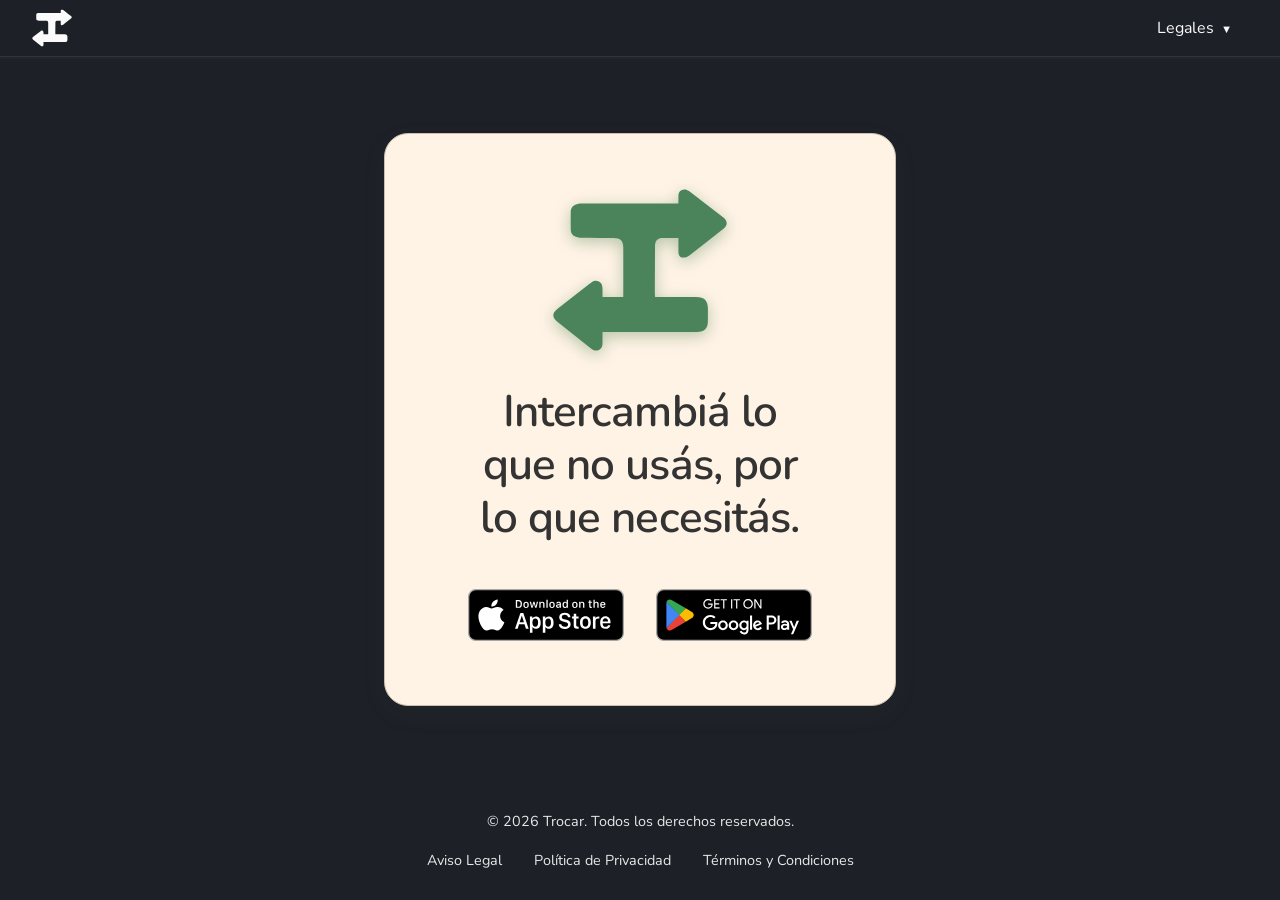
==== index.html @ 061ebcfd "feat: update title" ====
<!DOCTYPE html>
<html lang="es">

<head>
  <meta charset="UTF-8">
  <meta name="viewport" content="width=device-width, initial-scale=1.0">
  <title>Trocar — Comunidad de intercambios</title>
  <link rel="icon" type="image/png" href="assets/favicon.png">
  <link rel="stylesheet" href="css/theme.css">
  <link rel="stylesheet" href="css/index.css">
  <script defer src="js/logo.js"></script>
  <script defer src="js/navbar.js"></script>
  <script defer src="js/footer.js"></script>
</head>

<body>
  <nav class="navbar" data-navbar></nav>

  <main class="main-content">
    <div class="hero-card">
      <div class="hero">
        <div class="logo-container" data-logo data-color="var(--color-primary-400)"></div>
        <h1 class="hero-title">Intercambiá lo que no usás, por lo que necesitás.</h1>
        <div class="store-buttons">
          <a href="https://apps.apple.com/us/app/trocar/id6759064125" aria-label="Download on the App Store">
            <img src="assets/app-store-dark.svg" alt="Download on the App Store" class="store-badge">
          </a>
          <a href="https://play.google.com/store/apps/details?id=com.trocar.app" aria-label="Get it on Google Play">
            <img src="assets/play-store-dark.svg" alt="Get it on Google Play" class="store-badge">
          </a>
        </div>
      </div>
    </div>
  </main>

  <footer class="footer" data-footer></footer>
</body>

</html>
---- css/theme.css ----
@font-face {
  font-family: "Nunito";
  src: url("../assets/fonts/Nunito/Nunito-VariableFont_wght.ttf") format("truetype");
  font-weight: 200 1000;
  font-style: normal;
  font-display: swap;
}

@font-face {
  font-family: "Nunito";
  src: url("../assets/fonts/Nunito/Nunito-Italic-VariableFont_wght.ttf") format("truetype");
  font-weight: 200 1000;
  font-style: italic;
  font-display: swap;
}

:root {
  --color-background: #faefe0;
  --font-sans: "Nunito", -apple-system, BlinkMacSystemFont, "Segoe UI", Roboto, sans-serif;

  --color-primary-100: #b5ccbc;
  --color-primary-200: #85ab90;
  --color-primary-300: #689775;
  --color-primary-400: #4b835b;
  --color-primary-500: #2e6f40;

  --color-secondary-100: #fff3e5;
  --color-secondary-200: #f4e4d0;
  --color-secondary-300: #e9ddcf;
  --color-secondary-400: #c9beb1;
  --color-secondary-500: #a89f93;
  --color-secondary-600: #888076;

  --color-neutral-white: #fbfbfb;
  --color-neutral-black: #333333;
  --color-neutral-50: #f5f5f5;
  --color-neutral-100: #e8e8e8;
  --color-neutral-200: #c6cad4;
  --color-neutral-300: #8e95a9;
  --color-neutral-400: #717a93;
  --color-neutral-500: #464b5b;
  --color-neutral-600: #3a3f4a;
  --color-neutral-700: #30343f;
  --color-neutral-800: #1e2027;

  --shadow-xs: 0 0.125rem 0.0625rem rgba(46, 111, 64, 0.05);
  --shadow-sm: 0 0.125rem 0.0625rem rgba(46, 111, 64, 0.1);
  --shadow-md: 0 0.25rem 0.125rem rgba(46, 111, 64, 0.1);
  --shadow-lg: 0 0.5rem 0.125rem rgba(46, 111, 64, 0.1);
  --shadow-xl: 0 0.75rem 0.125rem rgba(46, 111, 64, 0.15);
  --shadow-card:
    0 0.5rem 1.5rem rgba(46, 111, 64, 0.08),
    0 0.25rem 0.5rem rgba(0, 0, 0, 0.04);
  --shadow-dropdown:
    0 0.25rem 0.75rem rgba(0, 0, 0, 0.2), 0 0.125rem 0.25rem rgba(0, 0, 0, 0.15);
  --shadow-logo: 0 0.25rem 0.5rem rgba(46, 111, 64, 0.35);

  --color-surface: var(--color-secondary-100);
  --color-surface-border: var(--color-secondary-400);
}

.font-light {
  font-weight: 300;
}

.font-regular {
  font-weight: 400;
}

.font-medium {
  font-weight: 500;
}

.font-semibold {
  font-weight: 600;
}

.font-bold {
  font-weight: 700;
}

* {
  margin: 0;
  padding: 0;
  box-sizing: border-box;
}

body {
  background-color: var(--color-neutral-800);
  color: var(--color-neutral-black);
  font-family: var(--font-sans);
  line-height: 1.6;
  min-height: 100vh;
  display: flex;
  flex-direction: column;
}

/* Navbar */
.navbar {
  align-items: center;
  background-color: var(--color-neutral-800);
  border-bottom: 1px solid var(--color-neutral-700);
  box-shadow: var(--shadow-sm);
  display: flex;
  justify-content: space-between;
  padding: 0.5rem 2rem;
}

.navbar-brand {
  align-items: center;
  color: var(--color-neutral-white);
  display: flex;
  gap: 0.75rem;
  text-decoration: none;
}

.navbar-logo {
  height: 2.5rem;
  width: auto;
}

.navbar-logo svg {
  display: block;
  height: 100%;
  width: auto;
}

.navbar-brand-text {
  color: var(--color-neutral-white);
  font-size: 1.5rem;
  font-weight: 600;
  letter-spacing: 0.05em;
}

.navbar-menu {
  align-items: center;
  display: flex;
}

/* Dropdown */
.dropdown {
  position: relative;
}

.dropdown-toggle {
  background: none;
  border: none;
  border-radius: 0.25rem;
  color: var(--color-neutral-white);
  cursor: pointer;
  font-family: inherit;
  font-size: 1rem;
  padding: 0.5rem 1rem;
  transition: background-color 0.3s;
}

.dropdown-toggle:hover {
  background-color: var(--color-neutral-700);
}

.dropdown-toggle::after {
  content: " ▼";
  font-size: 0.7rem;
  margin-left: 0.25rem;
}

.dropdown.active .dropdown-toggle::after {
  content: " ▲";
}

.dropdown-menu {
  background-color: var(--color-neutral-800);
  border: 0.0625rem solid var(--color-neutral-700);
  border-radius: 0.25rem;
  box-shadow: var(--shadow-dropdown);
  margin-top: 0.75rem;
  min-width: 12.5rem;
  opacity: 0;
  position: absolute;
  right: 0;
  top: 100%;
  transform: translateY(-0.625rem);
  transition:
    opacity 0.3s,
    transform 0.3s,
    visibility 0.3s;
  visibility: hidden;
  z-index: 1000;
}

.dropdown.active .dropdown-menu {
  opacity: 1;
  transform: translateY(0);
  visibility: visible;
}

.dropdown-menu a {
  border-radius: 0.25rem;
  color: var(--color-neutral-white);
  display: block;
  padding: 0.75rem 1rem;
  text-decoration: none;
  transition: background-color 0.3s;
}

.dropdown-menu a:hover {
  background-color: var(--color-neutral-700);
}

.dropdown-menu a:first-child {
  border-top-left-radius: 0.25rem;
  border-top-right-radius: 0.25rem;
}

.dropdown-menu a:last-child {
  border-bottom-left-radius: 0.25rem;
  border-bottom-right-radius: 0.25rem;
}

/* Footer */
.footer {
  background-color: var(--color-neutral-800);
  color: var(--color-neutral-100);
  padding: 1.75rem 2rem;
  text-align: center;
  font-size: 0.9rem;
  font-weight: 400;
}

.footer-content {
  margin: 0 auto;
  max-width: 75rem;
}

.footer p {
  margin-bottom: 0.5rem;
}

.footer-links {
  display: flex;
  flex-wrap: wrap;
  gap: 2rem;
  justify-content: center;
  margin-top: 1rem;
}

.footer-links a {
  color: var(--color-neutral-100);
  text-decoration: none;
  transition: opacity 0.3s;
}

.footer-links a:hover {
  opacity: 0.8;
}

/* Responsive */
@media (max-width: 768px) {
  .dropdown-menu {
    right: 0;
    left: auto;
  }

  .footer {
    padding: 1.25rem 1rem;
  }

  .footer-links {
    display: none;
  }

  .navbar {
    padding: 0.5rem 0.75rem;
  }

  .navbar-logo {
    height: 1.75rem;
  }

  .dropdown-toggle {
    font-size: 0.9rem;
    padding: 0.25rem 0.75rem;
  }
}
---- css/index.css ----
/* Main content & hero card */
.main-content {
  flex: 1;
  display: flex;
  align-items: center;
  justify-content: center;
  width: 100%;
  padding: 2rem 1rem;
}

.hero-card {
  background: var(--color-surface);
  backdrop-filter: blur(1rem);
  border: 1px solid var(--color-surface-border);
  border-radius: 1.5rem;
  box-shadow: var(--shadow-card);
  max-width: 32rem;
  width: 100%;
  padding: 3rem 2rem;
}

/* Hero */
.hero {
  display: flex;
  flex-direction: column;
  align-items: center;
  gap: 1.75rem;
  animation: slideUp 0.8s ease-out both;
}

.hero-title {
  font-size: clamp(2rem, 5vw, 2.75rem);
  font-weight: 600;
  letter-spacing: -0.02em;
  line-height: 1.2;
  color: var(--color-neutral-black);
  text-align: center;
  max-width: 22rem;
}

/* Logo */
.logo-container {
  width: 11rem;
  height: 11rem;
}

.logo-container svg {
  width: 100%;
  height: 100%;
  filter: drop-shadow(var(--shadow-logo));
}

/* Store buttons */
.store-buttons {
  display: flex;
  gap: 1rem;
  justify-content: center;
  flex-wrap: wrap;
  padding: 0.5rem 0;
}

.store-buttons a {
  display: block;
  padding: 0.5rem;
  transition: transform 0.2s ease;
}

.store-buttons a:hover {
  transform: translateY(-0.25rem);
}

.store-badge {
  height: 3.25rem;
  display: block;
}

/* Slide-up animation */
@keyframes slideUp {
  from {
    opacity: 0;
    transform: translateY(1.5rem);
  }
  to {
    opacity: 1;
    transform: translateY(0);
  }
}

@media (max-width: 768px) {
  .main-content {
    padding: 1.5rem 1rem;
  }

  .hero-card {
    padding: 2.25rem 1.5rem;
  }

  .logo-container {
    width: 9rem;
    height: 9rem;
  }

  .store-buttons {
    flex-direction: column;
    align-items: stretch;
    max-width: 12rem;
    margin: 0 auto;
  }

  .store-buttons a {
    text-align: center;
  }

  .store-badge {
    height: 3rem;
    margin: 0 auto;
  }
}
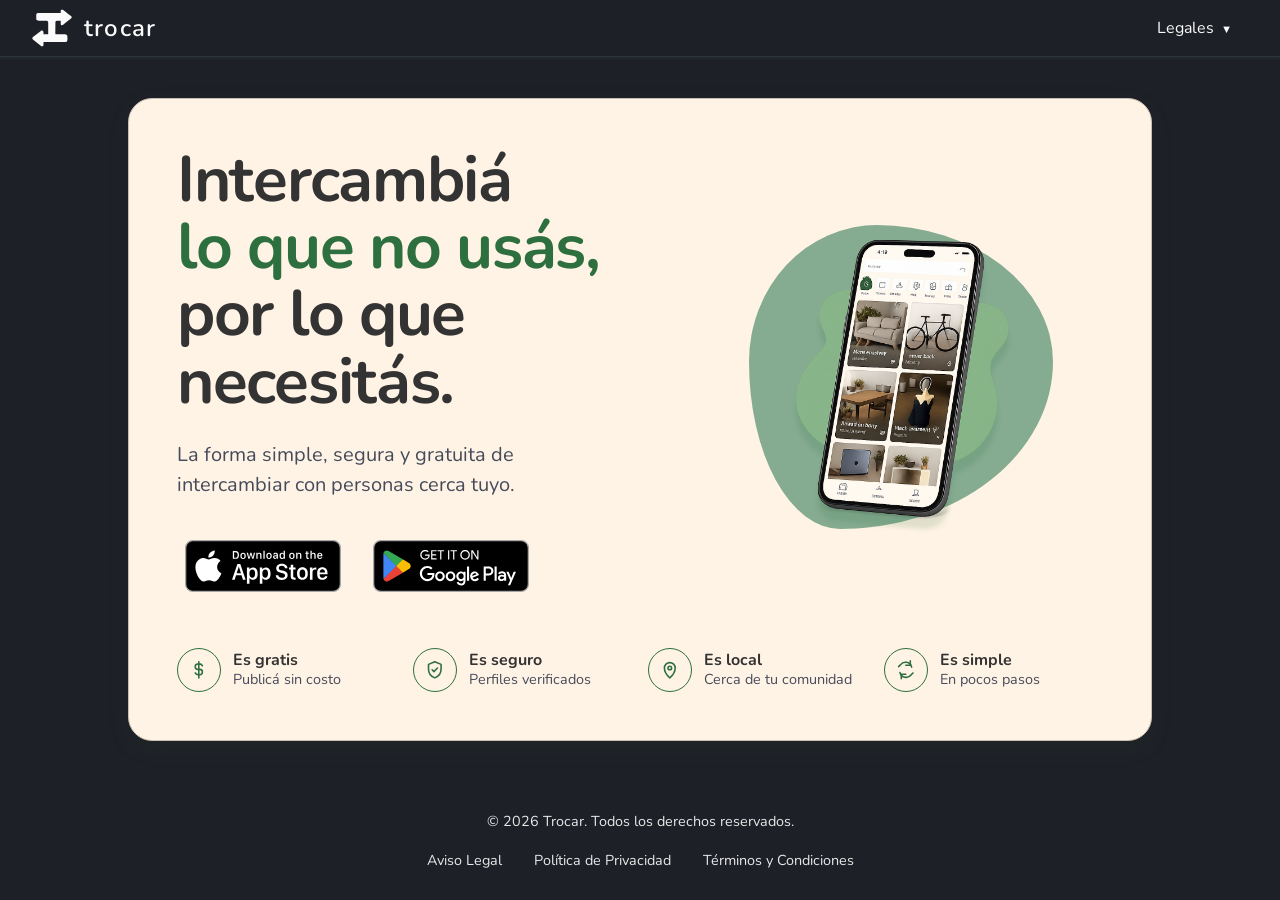
==== commit 15f0636c: "refactor: visual" ====
--- a/index.html
+++ b/index.html
@@ -4,6 +4,15 @@
 <head>
   <meta charset="UTF-8">
   <meta name="viewport" content="width=device-width, initial-scale=1.0">
+  <meta property="og:image" content="https://trocar.app/assets/og-image.png">
+  <meta property="og:image:width" content="1200">
+  <meta property="og:image:height" content="630">
+  <meta name="twitter:card" content="summary_large_image">
+  <meta name="twitter:image" content="https://trocar.app/assets/og-image.png">
+  <meta property="og:title" content="Trocar — Comunidad de intercambios">
+  <meta property="og:description"
+    content="Intercambiá lo que no usás, por lo que necesitás. Trocar es la comunidad donde podés intercambiar objetos, servicios y habilidades cerca tuyo.">
+  <meta property="og:url" content="https://trocar.app">
   <title>Trocar — Comunidad de intercambios</title>
   <link rel="icon" type="image/png" href="assets/favicon.png">
   <link rel="stylesheet" href="css/theme.css">
@@ -19,15 +28,75 @@
   <main class="main-content">
     <div class="hero-card">
       <div class="hero">
-        <div class="logo-container" data-logo data-color="var(--color-primary-400)"></div>
-        <h1 class="hero-title">Intercambiá lo que no usás, por lo que necesitás.</h1>
-        <div class="store-buttons">
-          <a href="https://apps.apple.com/us/app/trocar/id6759064125" aria-label="Download on the App Store">
-            <img src="assets/app-store-dark.svg" alt="Download on the App Store" class="store-badge">
-          </a>
-          <a href="https://play.google.com/store/apps/details?id=com.trocar.app" aria-label="Get it on Google Play">
-            <img src="assets/play-store-dark.svg" alt="Get it on Google Play" class="store-badge">
-          </a>
+        <div class="hero-columns">
+          <div class="hero-copy">
+            <h1 class="hero-title">Intercambiá <span>lo que no usás,</span> por lo que necesitás.</h1>
+            <p class="hero-subtitle">La forma simple, segura y gratuita de intercambiar con personas cerca tuyo.</p>
+            <div class="store-buttons">
+              <a href="https://apps.apple.com/us/app/trocar/id6759064125" aria-label="Download on the App Store">
+                <img src="assets/app-store-dark.svg" alt="Download on the App Store" class="store-badge">
+              </a>
+              <a href="https://play.google.com/store/apps/details?id=com.trocar.app" aria-label="Get it on Google Play">
+                <img src="assets/play-store-dark.svg" alt="Get it on Google Play" class="store-badge">
+              </a>
+            </div>
+          </div>
+
+          <div class="hero-visual">
+            <img src="assets/app-mockup.png" alt="Trocar app" class="app-mockup">
+          </div>
+        </div>
+
+        <div class="feature-grid" aria-label="Características de Trocar">
+          <div class="feature-item">
+            <span class="feature-icon" aria-hidden="true">
+              <svg viewBox="0 0 24 24" role="img">
+                <path d="M12 3v18M16 7.5a4 4 0 0 0-4-2h-1a3 3 0 0 0 0 6h2a3 3 0 0 1 0 6h-1a4 4 0 0 1-4-2" />
+              </svg>
+            </span>
+            <div>
+              <h2>Es gratis</h2>
+              <p>Publicá sin costo</p>
+            </div>
+          </div>
+          <div class="feature-item">
+            <span class="feature-icon" aria-hidden="true">
+              <svg viewBox="0 0 24 24" role="img">
+                <path d="M12 3 19 6v5c0 4.5-2.8 8.3-7 10-4.2-1.7-7-5.5-7-10V6l7-3Z" />
+                <path d="m9 12 2 2 4-4" />
+              </svg>
+            </span>
+            <div>
+              <h2>Es seguro</h2>
+              <p>Perfiles verificados</p>
+            </div>
+          </div>
+          <div class="feature-item">
+            <span class="feature-icon" aria-hidden="true">
+              <svg viewBox="0 0 24 24" role="img">
+                <path d="M12 21s6-5.3 6-11a6 6 0 0 0-12 0c0 5.7 6 11 6 11Z" />
+                <circle cx="12" cy="10" r="2" />
+              </svg>
+            </span>
+            <div>
+              <h2>Es local</h2>
+              <p>Cerca de tu comunidad</p>
+            </div>
+          </div>
+          <div class="feature-item">
+            <span class="feature-icon" aria-hidden="true">
+              <svg viewBox="0 0 24 24" role="img">
+                <path d="M17 2v5h-5" />
+                <path d="M7 22v-5h5" />
+                <path d="M18.5 9A7 7 0 0 0 6 6.5L4 8.5" />
+                <path d="M5.5 15A7 7 0 0 0 18 17.5l2-2" />
+              </svg>
+            </span>
+            <div>
+              <h2>Es simple</h2>
+              <p>En pocos pasos</p>
+            </div>
+          </div>
         </div>
       </div>
     </div>
--- a/css/index.css
+++ b/css/index.css
@@ -14,47 +14,87 @@
   border: 1px solid var(--color-surface-border);
   border-radius: 1.5rem;
   box-shadow: var(--shadow-card);
-  max-width: 32rem;
+  max-width: 64rem;
   width: 100%;
-  padding: 3rem 2rem;
+  padding: 3rem;
 }
 
 /* Hero */
 .hero {
   display: flex;
   flex-direction: column;
-  align-items: center;
-  gap: 1.75rem;
+  gap: 2.5rem;
   animation: slideUp 0.8s ease-out both;
 }
 
+.hero-columns {
+  align-items: center;
+  display: grid;
+  gap: 3rem;
+  grid-template-columns: minmax(0, 1fr) minmax(16rem, 0.85fr);
+}
+
+.hero-copy {
+  align-items: flex-start;
+  display: flex;
+  flex-direction: column;
+  gap: 1.5rem;
+}
+
 .hero-title {
-  font-size: clamp(2rem, 5vw, 2.75rem);
-  font-weight: 600;
+  font-size: clamp(2.35rem, 5vw, 4rem);
+  font-weight: 700;
   letter-spacing: -0.02em;
-  line-height: 1.2;
+  line-height: 1.05;
   color: var(--color-neutral-black);
-  text-align: center;
-  max-width: 22rem;
-}
-
-/* Logo */
-.logo-container {
-  width: 11rem;
-  height: 11rem;
-}
-
-.logo-container svg {
+  max-width: 29rem;
+}
+
+.hero-title span {
+  color: var(--color-primary-500);
+  display: block;
+}
+
+.hero-subtitle {
+  color: var(--color-neutral-500);
+  font-size: clamp(1.05rem, 2vw, 1.25rem);
+  line-height: 1.5;
+  max-width: 28rem;
+}
+
+.hero-visual {
+  align-items: center;
+  display: flex;
+  justify-content: center;
+  min-height: 24rem;
+  position: relative;
+}
+
+.hero-visual::before {
+  background: var(--color-primary-200);
+  border-radius: 42% 58% 70% 30% / 45% 45% 55% 55%;
+  content: "";
+  height: 19rem;
+  position: absolute;
+  width: 19rem;
+  z-index: 0;
+}
+
+.app-mockup {
+  display: block;
+  filter: drop-shadow(var(--shadow-xl));
+  max-height: 25rem;
+  max-width: min(100%, 18rem);
+  position: relative;
   width: 100%;
-  height: 100%;
-  filter: drop-shadow(var(--shadow-logo));
+  z-index: 1;
 }
 
 /* Store buttons */
 .store-buttons {
   display: flex;
   gap: 1rem;
-  justify-content: center;
+  justify-content: flex-start;
   flex-wrap: wrap;
   padding: 0.5rem 0;
 }
@@ -72,6 +112,54 @@
 .store-badge {
   height: 3.25rem;
   display: block;
+}
+
+.feature-grid {
+  display: grid;
+  gap: 1rem;
+  grid-template-columns: repeat(4, minmax(0, 1fr));
+}
+
+.feature-item {
+  align-items: center;
+  display: flex;
+  gap: 0.75rem;
+}
+
+.feature-icon {
+  align-items: center;
+  border: 1px solid var(--color-primary-500);
+  border-radius: 50%;
+  color: var(--color-primary-500);
+  display: inline-flex;
+  flex: 0 0 2.75rem;
+  height: 2.75rem;
+  justify-content: center;
+  width: 2.75rem;
+}
+
+.feature-icon svg {
+  display: block;
+  fill: none;
+  height: 1.35rem;
+  stroke: currentColor;
+  stroke-linecap: round;
+  stroke-linejoin: round;
+  stroke-width: 1.75;
+  width: 1.35rem;
+}
+
+.feature-item h2 {
+  color: var(--color-neutral-black);
+  font-size: 1rem;
+  font-weight: 700;
+  line-height: 1.2;
+}
+
+.feature-item p {
+  color: var(--color-neutral-500);
+  font-size: 0.9rem;
+  line-height: 1.35;
 }
 
 /* Slide-up animation */
@@ -95,15 +183,35 @@
     padding: 2.25rem 1.5rem;
   }
 
-  .logo-container {
-    width: 9rem;
-    height: 9rem;
+  .hero {
+    gap: 2rem;
+  }
+
+  .hero-columns {
+    gap: 2rem;
+    grid-template-columns: 1fr;
+  }
+
+  .hero-copy {
+    align-items: center;
+    text-align: center;
+  }
+
+  .hero-title {
+    max-width: 24rem;
+  }
+
+  .hero-subtitle {
+    max-width: 22rem;
+  }
+
+  .hero-visual {
+    display: none;
   }
 
   .store-buttons {
-    flex-direction: column;
-    align-items: stretch;
-    max-width: 12rem;
+    align-items: center;
+    justify-content: center;
     margin: 0 auto;
   }
 
@@ -115,4 +223,18 @@
     height: 3rem;
     margin: 0 auto;
   }
-}
+
+  .feature-grid {
+    grid-template-columns: repeat(2, minmax(0, 1fr));
+  }
+
+  .feature-item {
+    align-items: center;
+    flex-direction: column;
+    text-align: center;
+  }
+
+  .feature-icon {
+    margin: 0 auto;
+  }
+}
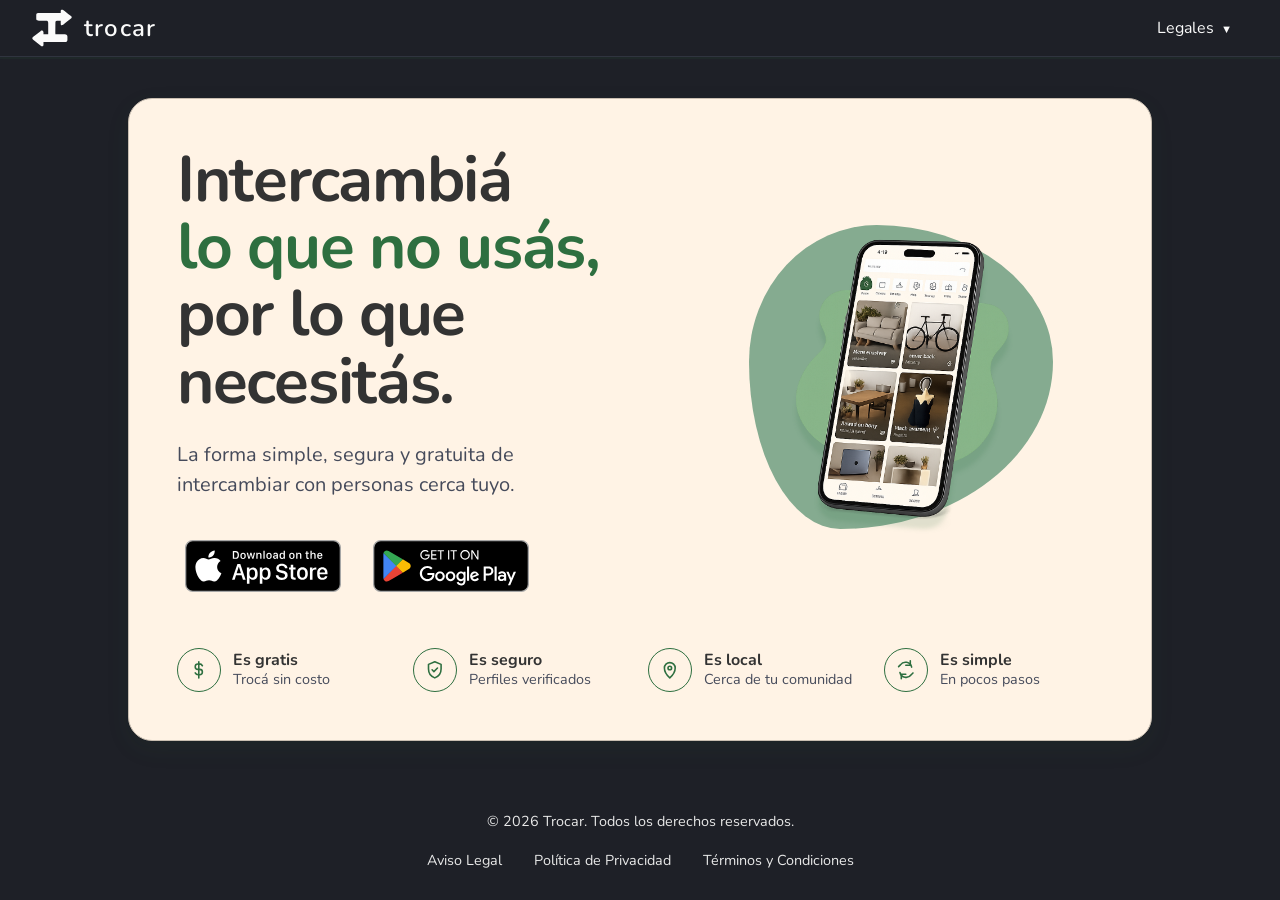
==== commit e779bcf9: "refactor: troca sin costo" ====
--- a/index.html
+++ b/index.html
@@ -56,7 +56,7 @@
             </span>
             <div>
               <h2>Es gratis</h2>
-              <p>Publicá sin costo</p>
+              <p>Trocá sin costo</p>
             </div>
           </div>
           <div class="feature-item">
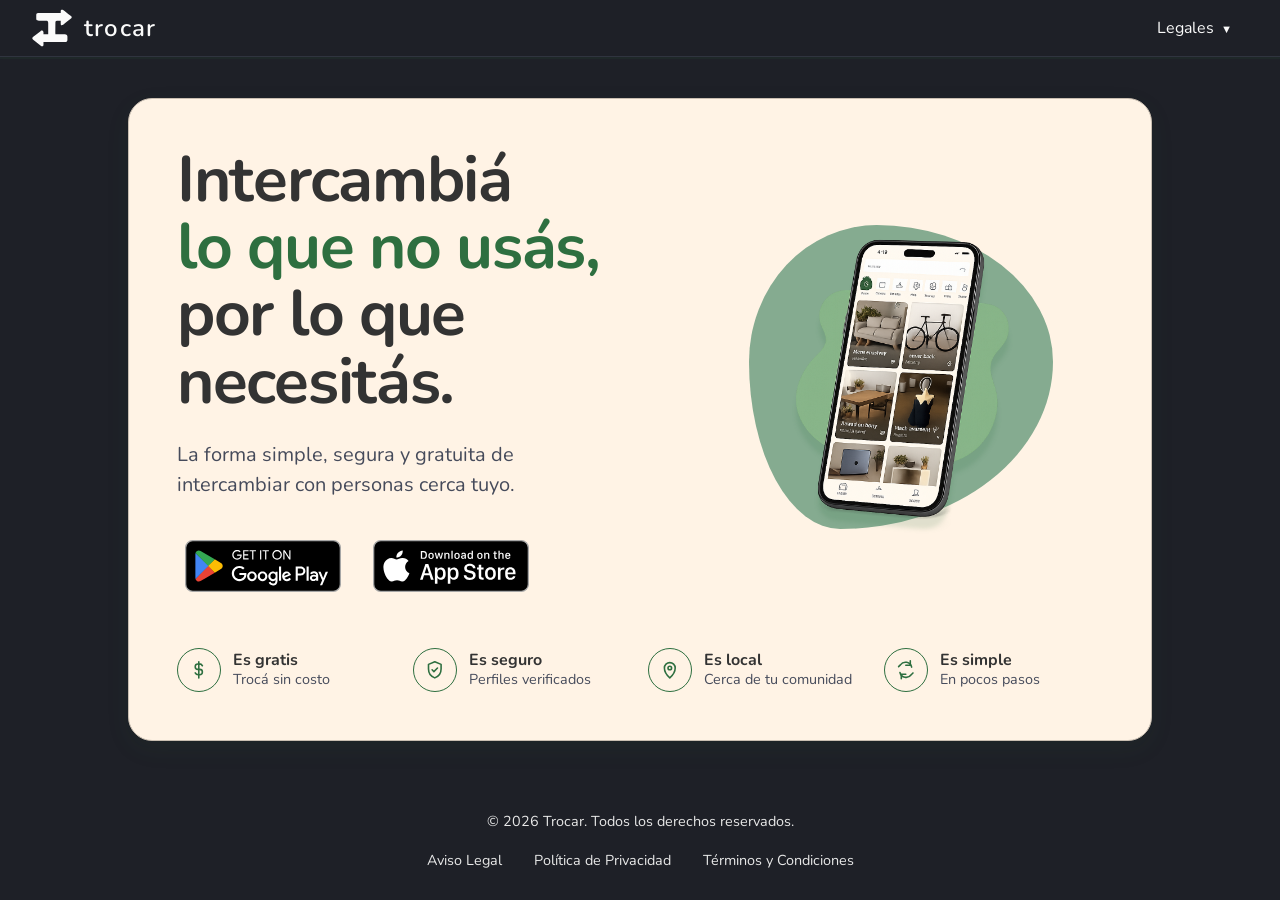
==== commit 7913bc11: "refactor: one line for download buttons" ====
--- a/index.html
+++ b/index.html
@@ -33,11 +33,11 @@
             <h1 class="hero-title">Intercambiá <span>lo que no usás,</span> por lo que necesitás.</h1>
             <p class="hero-subtitle">La forma simple, segura y gratuita de intercambiar con personas cerca tuyo.</p>
             <div class="store-buttons">
+              <a href="https://play.google.com/store/apps/details?id=com.trocar.app" aria-label="Get it on Google Play">
+                <img src="assets/play-store-dark.svg" alt="Get it on Google Play" class="store-badge">
+              </a>
               <a href="https://apps.apple.com/us/app/trocar/id6759064125" aria-label="Download on the App Store">
                 <img src="assets/app-store-dark.svg" alt="Download on the App Store" class="store-badge">
-              </a>
-              <a href="https://play.google.com/store/apps/details?id=com.trocar.app" aria-label="Get it on Google Play">
-                <img src="assets/play-store-dark.svg" alt="Get it on Google Play" class="store-badge">
               </a>
             </div>
           </div>
--- a/css/index.css
+++ b/css/index.css
@@ -210,6 +210,8 @@
   }
 
   .store-buttons {
+    flex-direction: row;
+    gap: 0.75rem;
     align-items: center;
     justify-content: center;
     margin: 0 auto;
@@ -220,7 +222,7 @@
   }
 
   .store-badge {
-    height: 3rem;
+    height: 2.5rem;
     margin: 0 auto;
   }
 
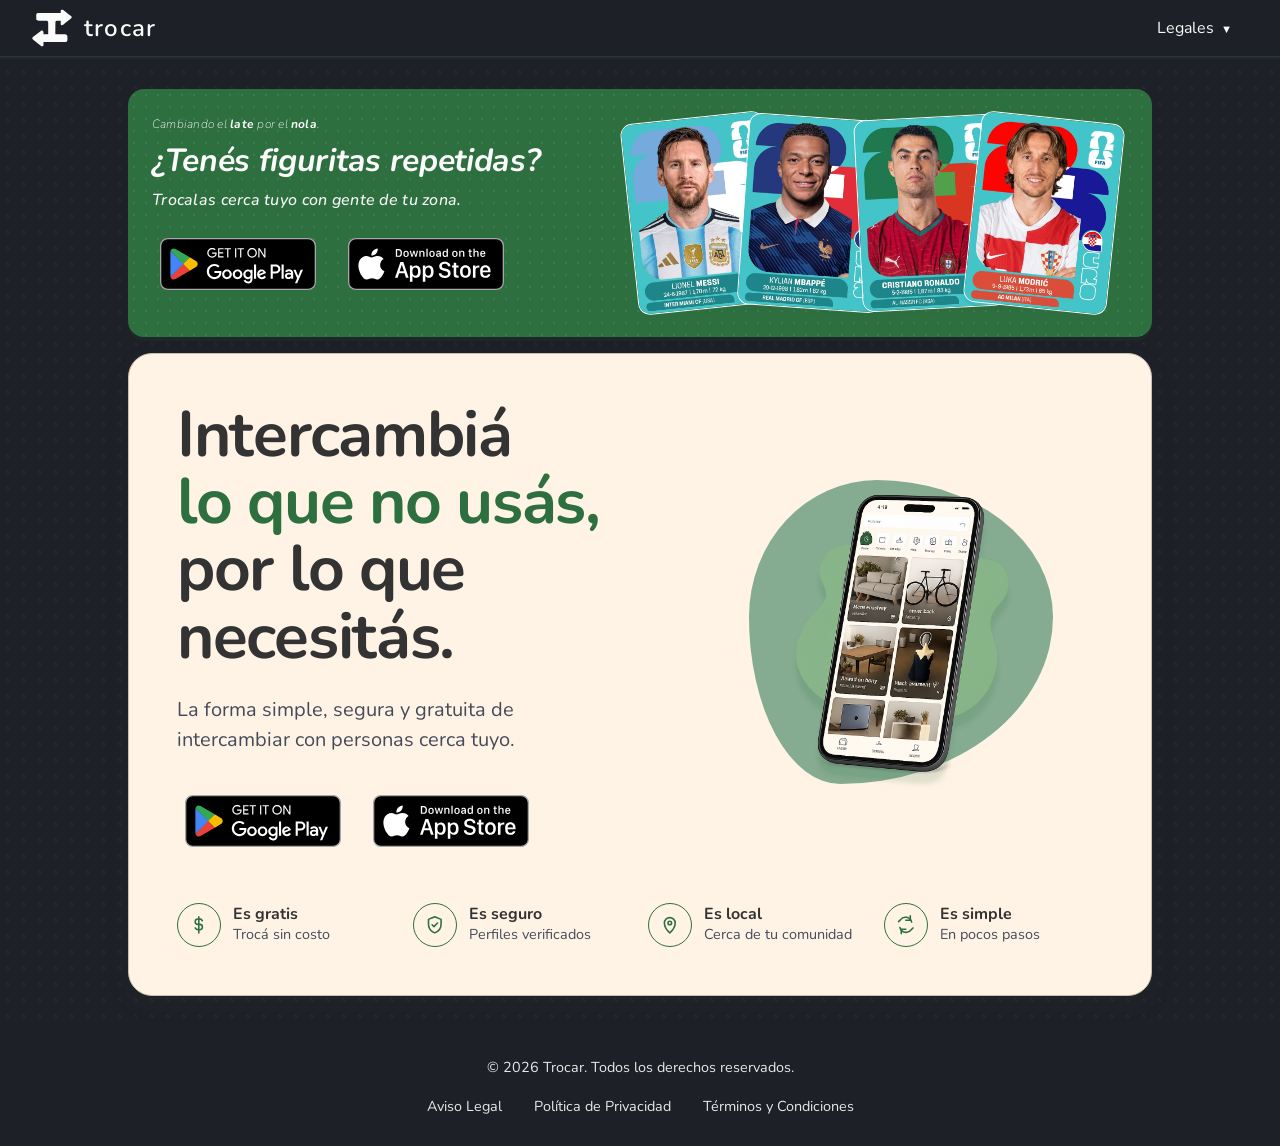
==== commit c19b7d4a: "feat: figuritas promo" ====
--- a/index.html
+++ b/index.html
@@ -26,13 +26,35 @@
   <nav class="navbar" data-navbar></nav>
 
   <main class="main-content">
+    <section class="promo-banner">
+      <div class="promo-copy">
+        <p class="promo-pre-title">Cambiando el <strong>late</strong> por el <strong>nola</strong>.</p>
+        <h2>¿Tenés figuritas repetidas?</h2>
+        <p>Trocalas cerca tuyo con gente de tu zona.</p>
+        <div class="store-buttons">
+          <a href="https://play.google.com/store/apps/details?id=com.trocar.app" aria-label="Get it on Google Play">
+            <img src="assets/play-store-dark.svg" alt="Get it on Google Play" class="store-badge">
+          </a>
+          <a href="https://apps.apple.com/us/app/trocar/id6759064125" aria-label="Download on the App Store">
+            <img src="assets/app-store-dark.svg" alt="Download on the App Store" class="store-badge">
+          </a>
+        </div>
+      </div>
+      <div class="promo-stickers" aria-hidden="true">
+        <img src="assets/figuritas/fig-1.png" alt="Figurita">
+        <img src="assets/figuritas/fig-2.png" alt="Figurita">
+        <img src="assets/figuritas/fig-3.png" alt="Figurita">
+        <img src="assets/figuritas/fig-4.png" alt="Figurita">
+      </div>
+    </section>
+
     <div class="hero-card">
       <div class="hero">
         <div class="hero-columns">
           <div class="hero-copy">
             <h1 class="hero-title">Intercambiá <span>lo que no usás,</span> por lo que necesitás.</h1>
             <p class="hero-subtitle">La forma simple, segura y gratuita de intercambiar con personas cerca tuyo.</p>
-            <div class="store-buttons">
+            <div class="store-buttons" id="descargar">
               <a href="https://play.google.com/store/apps/details?id=com.trocar.app" aria-label="Get it on Google Play">
                 <img src="assets/play-store-dark.svg" alt="Get it on Google Play" class="store-badge">
               </a>
--- a/css/theme.css
+++ b/css/theme.css
@@ -1,6 +1,7 @@
 @font-face {
   font-family: "Nunito";
-  src: url("../assets/fonts/Nunito/Nunito-VariableFont_wght.ttf") format("truetype");
+  src: url("../assets/fonts/Nunito/Nunito-VariableFont_wght.ttf")
+    format("truetype");
   font-weight: 200 1000;
   font-style: normal;
   font-display: swap;
@@ -8,7 +9,8 @@
 
 @font-face {
   font-family: "Nunito";
-  src: url("../assets/fonts/Nunito/Nunito-Italic-VariableFont_wght.ttf") format("truetype");
+  src: url("../assets/fonts/Nunito/Nunito-Italic-VariableFont_wght.ttf")
+    format("truetype");
   font-weight: 200 1000;
   font-style: italic;
   font-display: swap;
@@ -16,7 +18,8 @@
 
 :root {
   --color-background: #faefe0;
-  --font-sans: "Nunito", -apple-system, BlinkMacSystemFont, "Segoe UI", Roboto, sans-serif;
+  --font-sans:
+    "Nunito", -apple-system, BlinkMacSystemFont, "Segoe UI", Roboto, sans-serif;
 
   --color-primary-100: #b5ccbc;
   --color-primary-200: #85ab90;
@@ -87,6 +90,9 @@
 
 body {
   background-color: var(--color-neutral-800);
+  background-image: url("data:image/svg+xml,%3Csvg xmlns='http://www.w3.org/2000/svg' viewBox='0 0 200 200'%3E%3Cpath fill='rgba(255,255,255,0.04)' transform='translate(100 100) rotate(-45) scale(0.250) translate(-100 -100)' d='M194.74,40.43c-8.09-6.37-16.23-12.66-24.38-18.95c-4.89-3.78-9.77-7.56-14.74-11.23c-2.6-1.92-5.54-2.46-8.53-0.92c-2.84,1.46-3.5,4.1-3.44,7.07c0.05,2.51,0.01,5.02,0.01,8.04c-1.7,0-2.99,0-4.28,0c-34.89,0-69.78-0.01-104.67,0c-1.57,0-3.17-0.03-4.71,0.22c-5.13,0.84-8.56,4.13-8.67,8.76c-0.17,7.02-0.03,14.05,0.01,21.07c0.02,3.56,1.98,6.06,5.04,7.33c2.39,0.99,5.11,1.61,7.7,1.65c11.99,0.17,23.99,0.08,35.98,0.1c7.87,0.01,10.95,3.1,10.96,11.04c0.01,8.44,0.01,33.95,0.01,56.04c-6.25,0-12.49,0-18.74,0c-1.44,0-2.87,0-4.91,0c0-3.62,0.09-6.75-0.03-9.88c-0.12-3.14-0.95-6.11-4.05-7.59c-3.1-1.49-6.11-0.89-8.84,1.17c-0.58,0.44-1.14,0.89-1.72,1.34c-12.12,9.46-24.22,18.95-36.37,28.37c-6.4,4.96-6.57,9.71-0.28,14.72c12.6,10.03,25.26,19.99,37.86,30.02c2.83,2.25,5.84,3.65,9.36,2.13c3.72-1.6,4.1-5.05,4.09-8.57c-0.01-3.94,0-7.89,0-12.03c1.66,0,2.73,0,3.81,0c21.57,0,90.64,0.02,103.61-0.01c8.46-0.02,12.26-3.79,12.31-12.08c0.03-4.73,0.02-9.45,0.03-14.18c0.01-9.45-3.94-13.4-13.44-13.4c-15.55,0-31.1,0-46.65,0c0-22.73,0-49.11,0.02-58.14c0.01-4.92,2.59-8.42,7.36-8.75c6.23-0.43,12.51-0.11,19.24-0.11c0,5.51-0.06,10.69,0.02,15.86c0.06,3.81,1.91,6.48,5,6.4c2.37-0.06,5.15-0.73,6.98-2.13c13.16-10.08,26.17-20.37,39.14-30.69C199.81,49.13,199.73,44.36,194.74,40.43z'/%3E%3C/svg%3E");
+  background-repeat: repeat;
+  background-size: 1rem;
   color: var(--color-neutral-black);
   font-family: var(--font-sans);
   line-height: 1.6;
--- a/css/index.css
+++ b/css/index.css
@@ -3,9 +3,162 @@
   flex: 1;
   display: flex;
   align-items: center;
+  flex-direction: column;
+  gap: 1rem;
   justify-content: center;
   width: 100%;
   padding: 2rem 1rem;
+}
+
+.promo-banner {
+  align-items: center;
+  background-color: var(--color-primary-500);
+  background-image: radial-gradient(
+    rgba(255, 255, 255, 0.08) 1px,
+    transparent 1px
+  );
+  background-repeat: repeat;
+  background-size: 0.75rem 0.75rem;
+  border-radius: 1rem;
+  box-shadow: var(--shadow-md);
+  color: var(--color-neutral-white);
+  display: grid;
+  gap: 1.5rem;
+  grid-template-columns: minmax(0, 32rem) minmax(0, 1fr);
+  max-width: 64rem;
+  overflow: hidden;
+  padding: 1.25rem 1.5rem;
+  width: 100%;
+}
+
+.promo-copy {
+  align-items: flex-start;
+  display: flex;
+  flex-direction: column;
+  gap: 0;
+  max-width: 32rem;
+  position: relative;
+  z-index: 1;
+}
+
+.promo-copy {
+  color: var(--color-secondary-100);
+  font-size: 0.875rem;
+  font-style: italic;
+  font-weight: 500;
+  letter-spacing: 0.02em;
+  line-height: 1.3;
+  margin-bottom: 0.25rem;
+}
+.promo-pre-title {
+  color: var(--color-secondary-100);
+  font-size: 12px !important;
+  font-style: italic;
+  font-weight: 200;
+  letter-spacing: 0.02em;
+  line-height: 1.3;
+  margin-bottom: 0.25rem;
+}
+
+.promo-copy h2 {
+  color: var(--color-neutral-white);
+  font-size: clamp(1.35rem, 3vw, 2rem);
+  font-weight: 700;
+  letter-spacing: -0.01em;
+  line-height: 1.1;
+  margin-bottom: 0.65rem;
+}
+
+.promo-copy p {
+  color: var(--color-neutral-white);
+  font-size: 1rem;
+  line-height: 1.4;
+  margin-bottom: 0.65rem;
+}
+
+.promo-copy > a {
+  background: var(--color-secondary-100);
+  border-radius: 999rem;
+  color: var(--color-primary-500);
+  flex: 0 0 auto;
+  font-size: 0.95rem;
+  font-weight: 700;
+  line-height: 1;
+  padding: 0.65rem 1rem;
+  text-decoration: none;
+  transition:
+    opacity 0.2s ease,
+    transform 0.2s ease;
+}
+
+.promo-copy > a:hover {
+  opacity: 0.9;
+  transform: translateY(-0.125rem);
+}
+
+.promo-stickers {
+  align-items: center;
+  display: flex;
+  flex: 1;
+  justify-content: flex-end;
+  min-width: 0;
+  padding: 0.5rem 0.75rem;
+  position: relative;
+  width: 100%;
+  z-index: 1;
+}
+
+.promo-stickers img {
+  aspect-ratio: 3 / 4;
+  border: 1px solid var(--color-neutral-white);
+  border-radius: 0.75rem;
+  box-shadow: var(--shadow-md);
+  display: block;
+  height: 12rem;
+  object-fit: cover;
+  position: relative;
+  transition: transform 0.2s ease;
+  width: 9rem;
+}
+
+.promo-stickers img + img {
+  margin-left: -1.85rem;
+}
+
+.promo-stickers img:nth-child(1) {
+  transform: rotate(-6deg);
+  z-index: 1;
+}
+
+.promo-stickers img:nth-child(2) {
+  transform: rotate(4deg);
+  z-index: 2;
+}
+
+.promo-stickers img:nth-child(3) {
+  transform: rotate(-3deg);
+  z-index: 3;
+}
+
+.promo-stickers img:nth-child(4) {
+  transform: rotate(6deg);
+  z-index: 4;
+}
+
+.promo-stickers img:nth-child(1):hover {
+  transform: translateY(-0.25rem) rotate(-6deg);
+}
+
+.promo-stickers img:nth-child(2):hover {
+  transform: translateY(-0.25rem) rotate(4deg);
+}
+
+.promo-stickers img:nth-child(3):hover {
+  transform: translateY(-0.25rem) rotate(-3deg);
+}
+
+.promo-stickers img:nth-child(4):hover {
+  transform: translateY(-0.25rem) rotate(6deg);
 }
 
 .hero-card {
@@ -179,6 +332,43 @@
     padding: 1.5rem 1rem;
   }
 
+  .promo-banner {
+    gap: 1rem;
+    grid-template-columns: 1fr;
+    padding: 1rem;
+    text-align: center;
+  }
+
+  .promo-copy {
+    align-items: center;
+  }
+
+  .promo-copy h2 {
+    font-size: 1.25rem;
+  }
+
+  .promo-copy p {
+    font-size: 0.95rem;
+  }
+
+  .promo-stickers {
+    justify-content: center;
+    padding: 0.25rem 0;
+  }
+
+  .promo-stickers img {
+    height: min(11rem, 40vw);
+    width: min(8.25rem, 30vw);
+  }
+
+  .promo-stickers img + img {
+    margin-left: max(-3.4rem, -12vw);
+  }
+
+  .promo-stickers img:nth-child(4) {
+    display: none;
+  }
+
   .hero-card {
     padding: 2.25rem 1.5rem;
   }
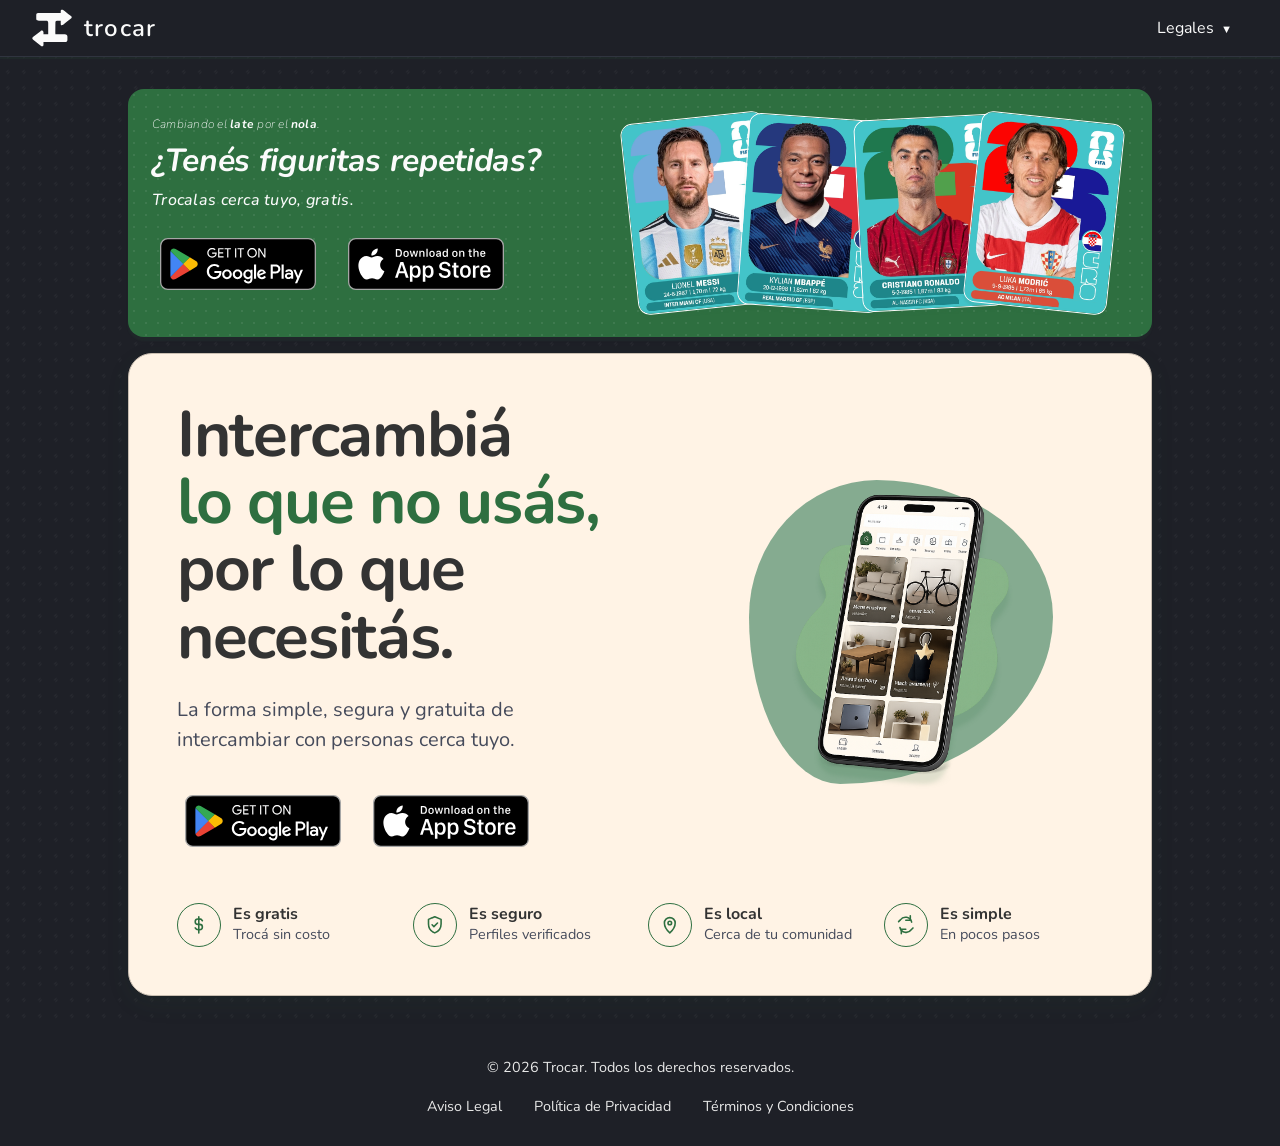
==== commit 56e8feb6: "fix: language" ====
--- a/index.html
+++ b/index.html
@@ -30,7 +30,7 @@
       <div class="promo-copy">
         <p class="promo-pre-title">Cambiando el <strong>late</strong> por el <strong>nola</strong>.</p>
         <h2>¿Tenés figuritas repetidas?</h2>
-        <p>Trocalas cerca tuyo con gente de tu zona.</p>
+        <p>Trocalas cerca tuyo, gratis.</p>
         <div class="store-buttons">
           <a href="https://play.google.com/store/apps/details?id=com.trocar.app" aria-label="Get it on Google Play">
             <img src="assets/play-store-dark.svg" alt="Get it on Google Play" class="store-badge">
--- a/css/index.css
+++ b/css/index.css
@@ -8,6 +8,10 @@
   justify-content: center;
   width: 100%;
   padding: 2rem 1rem;
+}
+
+.main-content :is(h1, h2, p, span, strong) {
+  cursor: default;
 }
 
 .promo-banner {
